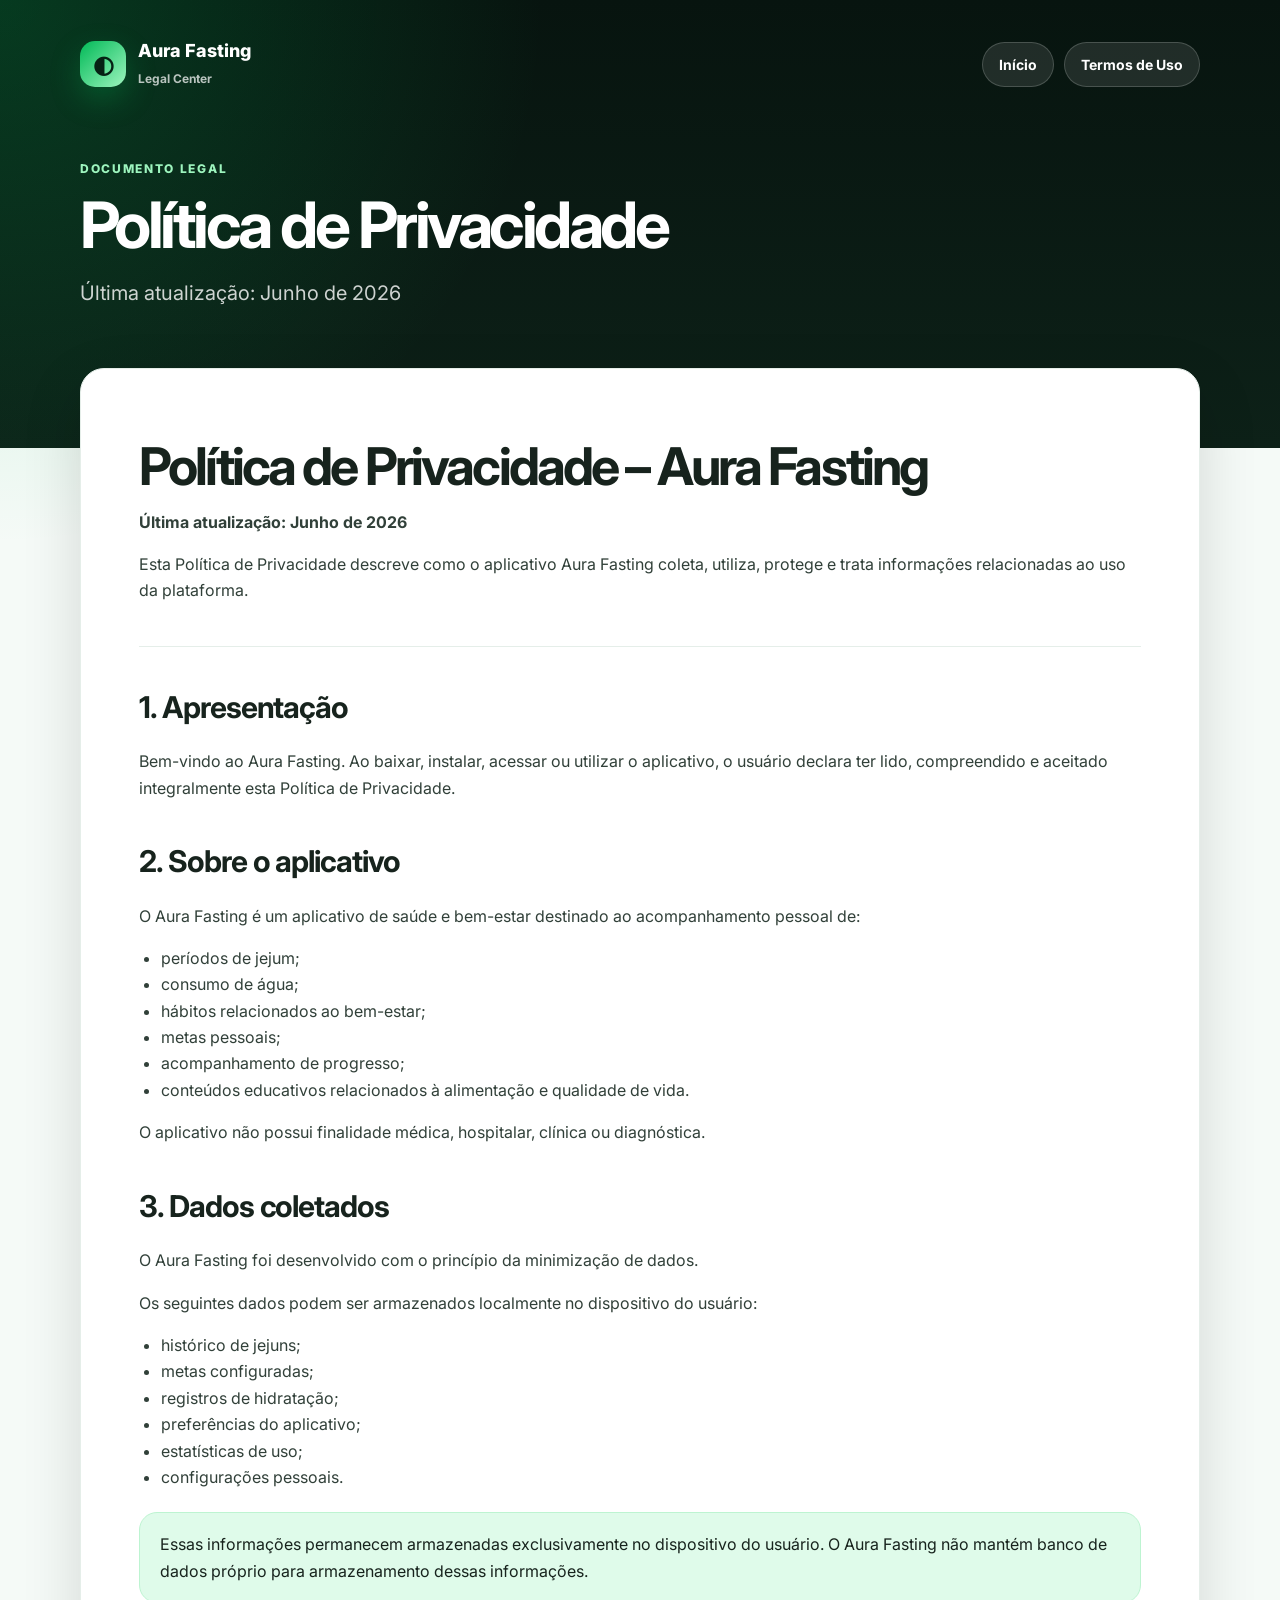
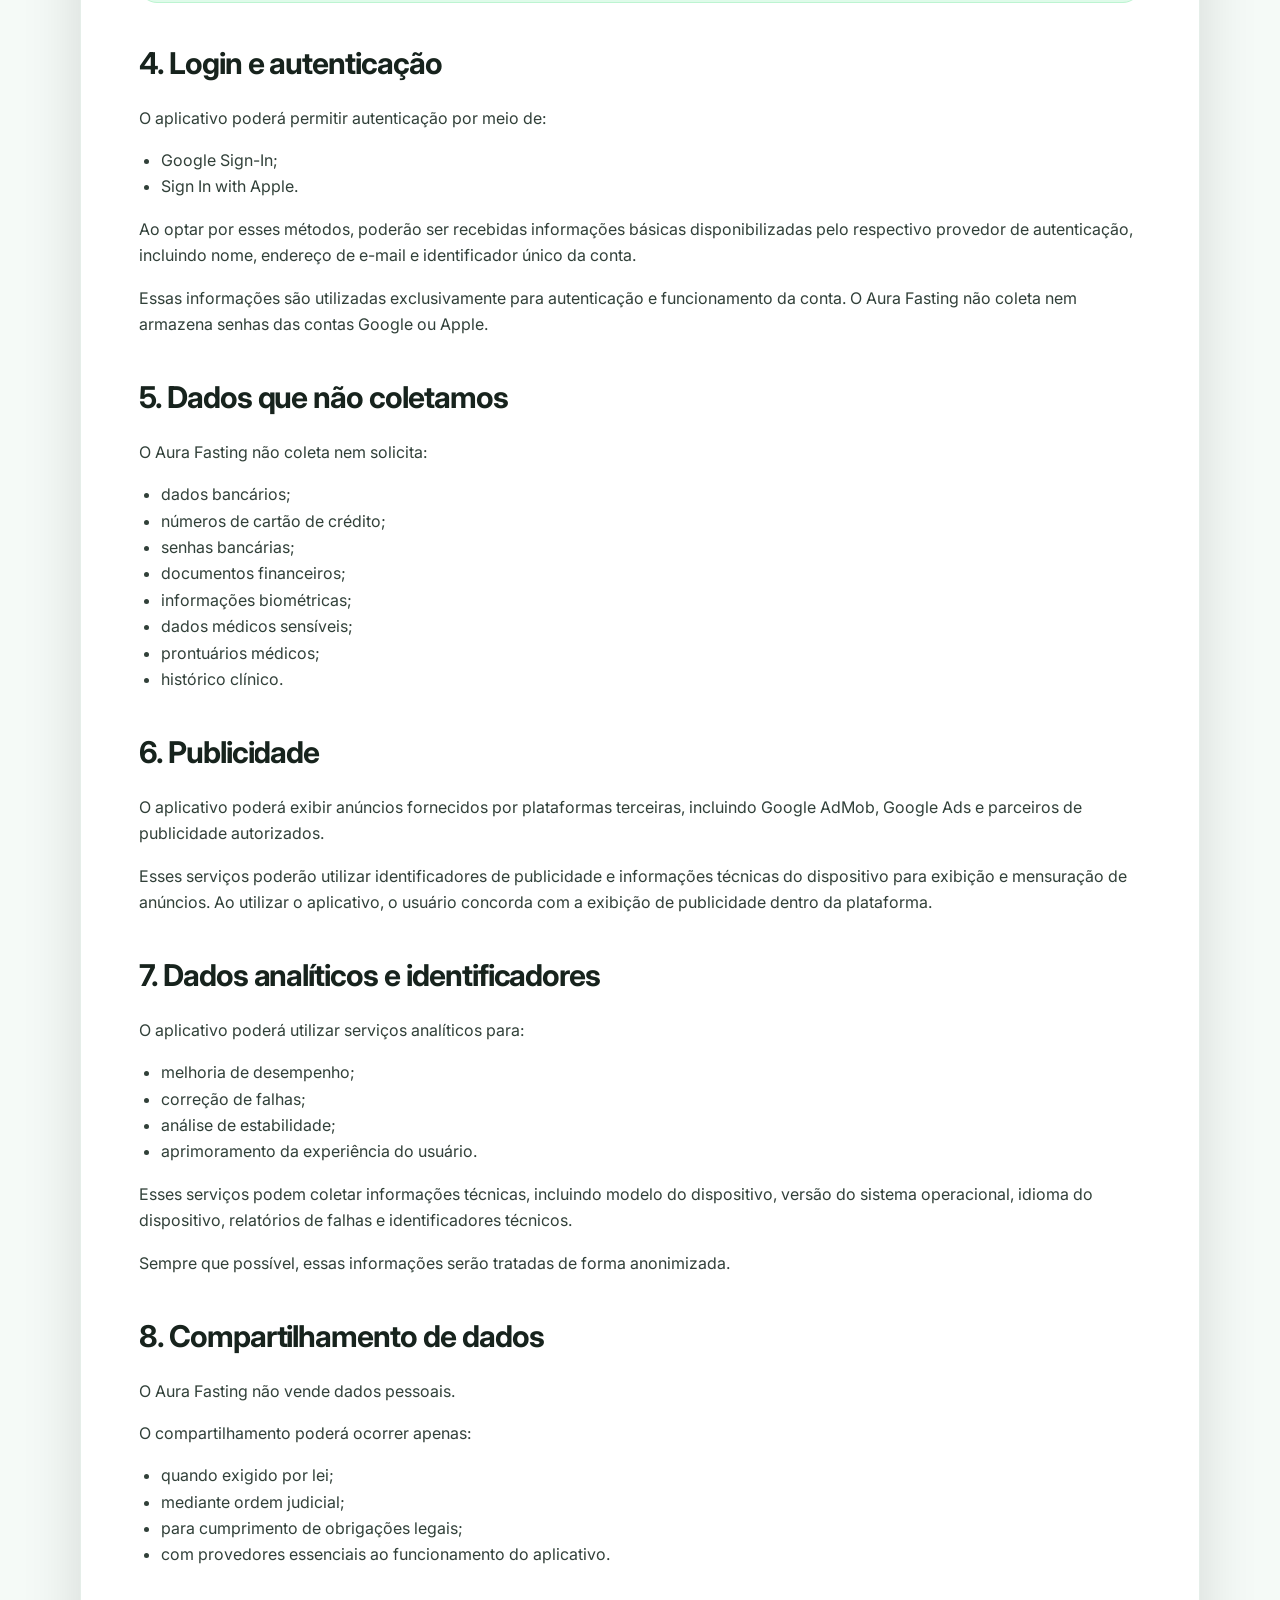
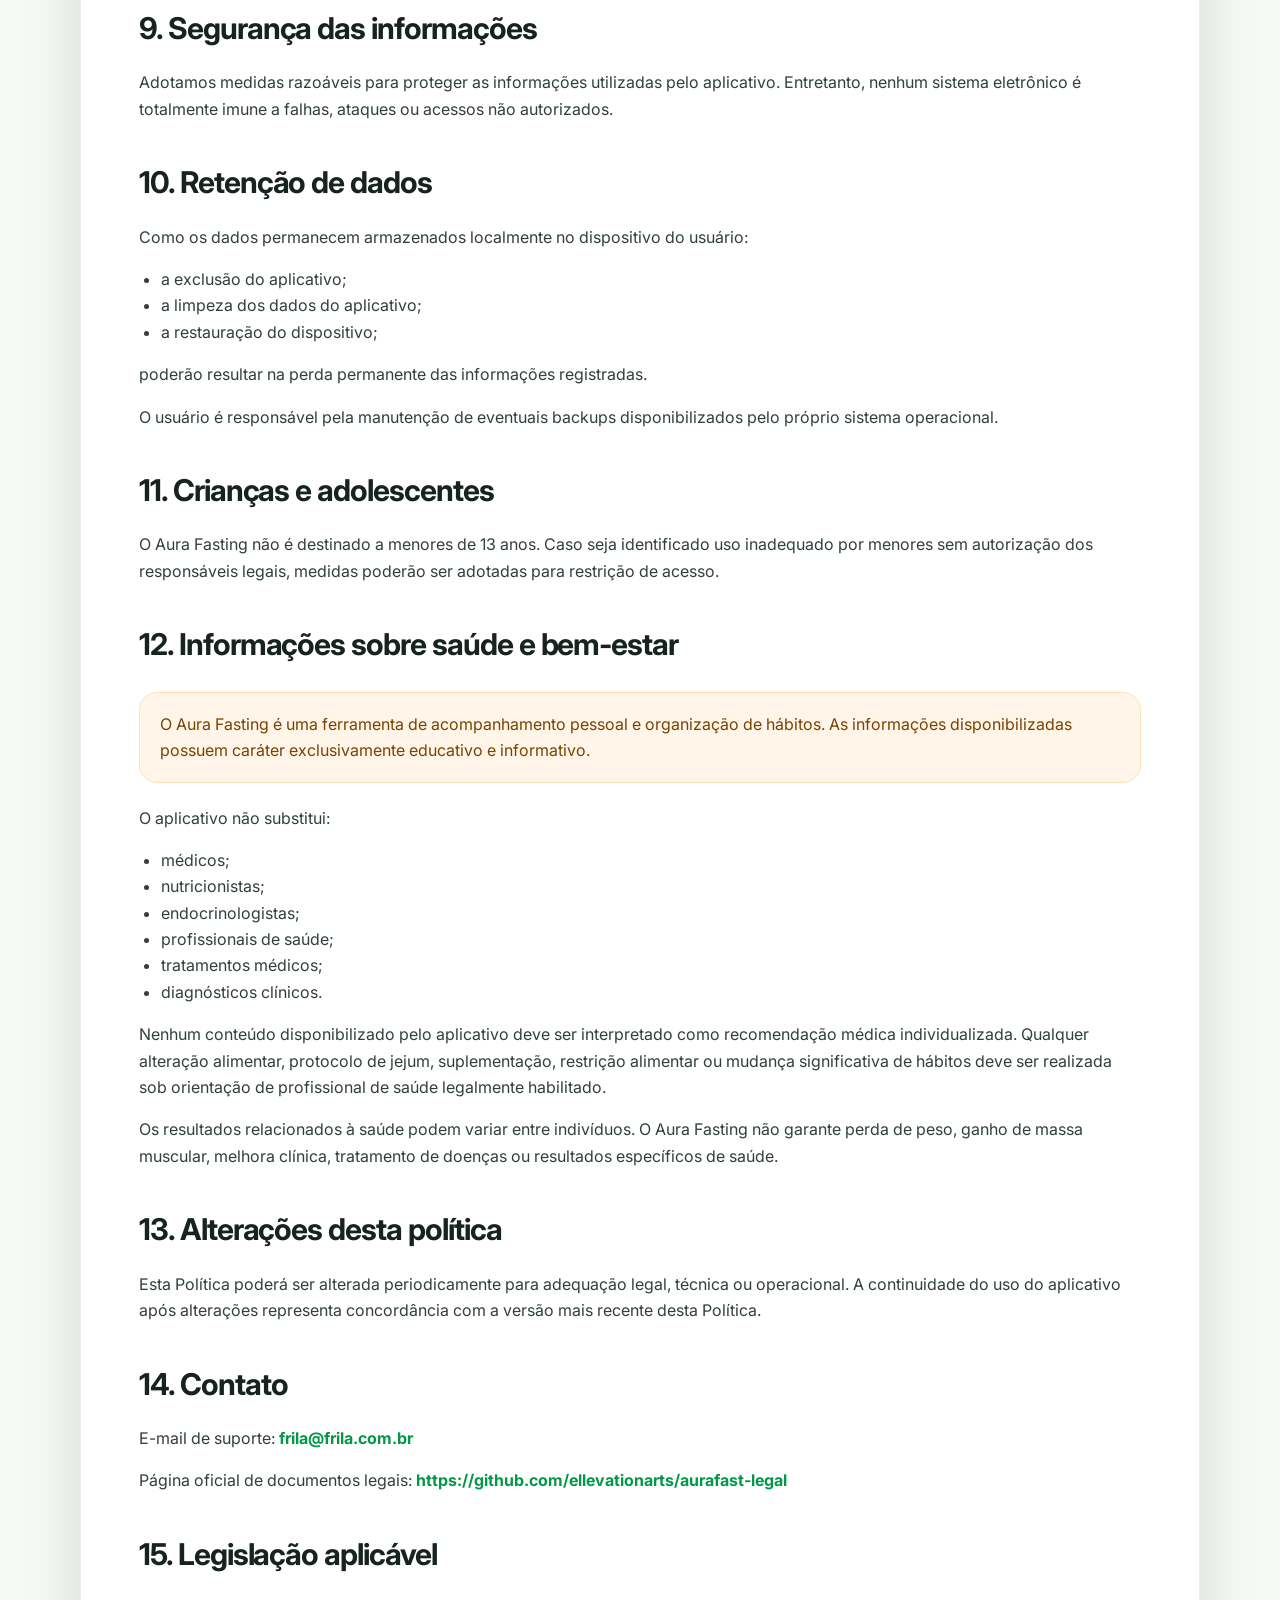
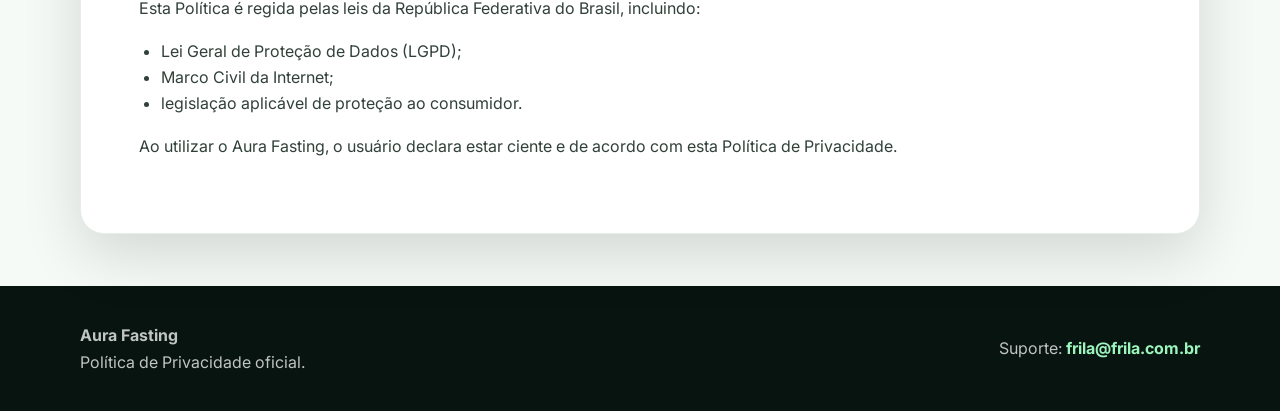
==== privacy-policy.html @ adc5ccc4 "Primeira versão dos documentos legais do Aura Fast" ====
<!doctype html>
<html lang="pt-BR">
<head>
  <meta charset="utf-8">
  <meta name="viewport" content="width=device-width, initial-scale=1">
  <title>Política de Privacidade | Aura Fasting</title>
  <meta name="description" content="Política de Privacidade oficial do aplicativo Aura Fasting.">
  <link rel="preconnect" href="https://fonts.googleapis.com">
  <link rel="preconnect" href="https://fonts.gstatic.com" crossorigin>
  <link href="https://fonts.googleapis.com/css2?family=Inter:wght@400;600;700;800;900&display=swap" rel="stylesheet">
  <link rel="stylesheet" href="styles.css">
</head>
<body>
  <header class="header">
    <div class="container">
      <nav class="navbar" aria-label="Navegação principal">
        <a class="brand" href="index.html" aria-label="Aura Fasting - início">
          <span class="logo" aria-hidden="true">◐</span>
          <span>
            <span class="brand-title">Aura Fasting</span><br>
            <span class="brand-subtitle">Legal Center</span>
          </span>
        </a>
        <div class="nav-actions">
          <a href="index.html">Início</a>
          <a href="terms-of-use.html">Termos de Uso</a>
        </div>
      </nav>
      <section class="hero">
        <div class="eyebrow">Documento legal</div>
        <h1>Política de Privacidade</h1>
        <p>Última atualização: Junho de 2026</p>
      </section>
    </div>
  </header>

  <main class="container">
    <article class="doc">
      <div class="doc-header">
        <h1>Política de Privacidade – Aura Fasting</h1>
        <p class="meta">Última atualização: Junho de 2026</p>
        <p>
          Esta Política de Privacidade descreve como o aplicativo Aura Fasting coleta, utiliza,
          protege e trata informações relacionadas ao uso da plataforma.
        </p>
      </div>

      <h2>1. Apresentação</h2>
      <p>
        Bem-vindo ao Aura Fasting. Ao baixar, instalar, acessar ou utilizar o aplicativo,
        o usuário declara ter lido, compreendido e aceitado integralmente esta Política de Privacidade.
      </p>

      <h2>2. Sobre o aplicativo</h2>
      <p>
        O Aura Fasting é um aplicativo de saúde e bem-estar destinado ao acompanhamento pessoal de:
      </p>
      <ul>
        <li>períodos de jejum;</li>
        <li>consumo de água;</li>
        <li>hábitos relacionados ao bem-estar;</li>
        <li>metas pessoais;</li>
        <li>acompanhamento de progresso;</li>
        <li>conteúdos educativos relacionados à alimentação e qualidade de vida.</li>
      </ul>
      <p>O aplicativo não possui finalidade médica, hospitalar, clínica ou diagnóstica.</p>

      <h2>3. Dados coletados</h2>
      <p>O Aura Fasting foi desenvolvido com o princípio da minimização de dados.</p>
      <p>Os seguintes dados podem ser armazenados localmente no dispositivo do usuário:</p>
      <ul>
        <li>histórico de jejuns;</li>
        <li>metas configuradas;</li>
        <li>registros de hidratação;</li>
        <li>preferências do aplicativo;</li>
        <li>estatísticas de uso;</li>
        <li>configurações pessoais.</li>
      </ul>
      <div class="info">
        Essas informações permanecem armazenadas exclusivamente no dispositivo do usuário.
        O Aura Fasting não mantém banco de dados próprio para armazenamento dessas informações.
      </div>

      <h2>4. Login e autenticação</h2>
      <p>O aplicativo poderá permitir autenticação por meio de:</p>
      <ul>
        <li>Google Sign-In;</li>
        <li>Sign In with Apple.</li>
      </ul>
      <p>
        Ao optar por esses métodos, poderão ser recebidas informações básicas disponibilizadas
        pelo respectivo provedor de autenticação, incluindo nome, endereço de e-mail e identificador único da conta.
      </p>
      <p>
        Essas informações são utilizadas exclusivamente para autenticação e funcionamento da conta.
        O Aura Fasting não coleta nem armazena senhas das contas Google ou Apple.
      </p>

      <h2>5. Dados que não coletamos</h2>
      <p>O Aura Fasting não coleta nem solicita:</p>
      <ul>
        <li>dados bancários;</li>
        <li>números de cartão de crédito;</li>
        <li>senhas bancárias;</li>
        <li>documentos financeiros;</li>
        <li>informações biométricas;</li>
        <li>dados médicos sensíveis;</li>
        <li>prontuários médicos;</li>
        <li>histórico clínico.</li>
      </ul>

      <h2>6. Publicidade</h2>
      <p>
        O aplicativo poderá exibir anúncios fornecidos por plataformas terceiras, incluindo Google AdMob,
        Google Ads e parceiros de publicidade autorizados.
      </p>
      <p>
        Esses serviços poderão utilizar identificadores de publicidade e informações técnicas do dispositivo
        para exibição e mensuração de anúncios. Ao utilizar o aplicativo, o usuário concorda com a exibição
        de publicidade dentro da plataforma.
      </p>

      <h2>7. Dados analíticos e identificadores</h2>
      <p>O aplicativo poderá utilizar serviços analíticos para:</p>
      <ul>
        <li>melhoria de desempenho;</li>
        <li>correção de falhas;</li>
        <li>análise de estabilidade;</li>
        <li>aprimoramento da experiência do usuário.</li>
      </ul>
      <p>
        Esses serviços podem coletar informações técnicas, incluindo modelo do dispositivo, versão do sistema operacional,
        idioma do dispositivo, relatórios de falhas e identificadores técnicos.
      </p>
      <p>Sempre que possível, essas informações serão tratadas de forma anonimizada.</p>

      <h2>8. Compartilhamento de dados</h2>
      <p>O Aura Fasting não vende dados pessoais.</p>
      <p>O compartilhamento poderá ocorrer apenas:</p>
      <ul>
        <li>quando exigido por lei;</li>
        <li>mediante ordem judicial;</li>
        <li>para cumprimento de obrigações legais;</li>
        <li>com provedores essenciais ao funcionamento do aplicativo.</li>
      </ul>

      <h2>9. Segurança das informações</h2>
      <p>
        Adotamos medidas razoáveis para proteger as informações utilizadas pelo aplicativo.
        Entretanto, nenhum sistema eletrônico é totalmente imune a falhas, ataques ou acessos não autorizados.
      </p>

      <h2>10. Retenção de dados</h2>
      <p>Como os dados permanecem armazenados localmente no dispositivo do usuário:</p>
      <ul>
        <li>a exclusão do aplicativo;</li>
        <li>a limpeza dos dados do aplicativo;</li>
        <li>a restauração do dispositivo;</li>
      </ul>
      <p>poderão resultar na perda permanente das informações registradas.</p>
      <p>O usuário é responsável pela manutenção de eventuais backups disponibilizados pelo próprio sistema operacional.</p>

      <h2>11. Crianças e adolescentes</h2>
      <p>
        O Aura Fasting não é destinado a menores de 13 anos.
        Caso seja identificado uso inadequado por menores sem autorização dos responsáveis legais,
        medidas poderão ser adotadas para restrição de acesso.
      </p>

      <h2>12. Informações sobre saúde e bem-estar</h2>
      <div class="notice">
        O Aura Fasting é uma ferramenta de acompanhamento pessoal e organização de hábitos.
        As informações disponibilizadas possuem caráter exclusivamente educativo e informativo.
      </div>
      <p>O aplicativo não substitui:</p>
      <ul>
        <li>médicos;</li>
        <li>nutricionistas;</li>
        <li>endocrinologistas;</li>
        <li>profissionais de saúde;</li>
        <li>tratamentos médicos;</li>
        <li>diagnósticos clínicos.</li>
      </ul>
      <p>
        Nenhum conteúdo disponibilizado pelo aplicativo deve ser interpretado como recomendação médica individualizada.
        Qualquer alteração alimentar, protocolo de jejum, suplementação, restrição alimentar ou mudança significativa
        de hábitos deve ser realizada sob orientação de profissional de saúde legalmente habilitado.
      </p>
      <p>
        Os resultados relacionados à saúde podem variar entre indivíduos. O Aura Fasting não garante perda de peso,
        ganho de massa muscular, melhora clínica, tratamento de doenças ou resultados específicos de saúde.
      </p>

      <h2>13. Alterações desta política</h2>
      <p>
        Esta Política poderá ser alterada periodicamente para adequação legal, técnica ou operacional.
        A continuidade do uso do aplicativo após alterações representa concordância com a versão mais recente desta Política.
      </p>

      <h2>14. Contato</h2>
      <p>
        E-mail de suporte: <a href="mailto:frila@frila.com.br">frila@frila.com.br</a>
      </p>
      <p>
        Página oficial de documentos legais:
        <a href="https://github.com/ellevationarts/aurafast-legal">https://github.com/ellevationarts/aurafast-legal</a>
      </p>

      <h2>15. Legislação aplicável</h2>
      <p>Esta Política é regida pelas leis da República Federativa do Brasil, incluindo:</p>
      <ul>
        <li>Lei Geral de Proteção de Dados (LGPD);</li>
        <li>Marco Civil da Internet;</li>
        <li>legislação aplicável de proteção ao consumidor.</li>
      </ul>
      <p>Ao utilizar o Aura Fasting, o usuário declara estar ciente e de acordo com esta Política de Privacidade.</p>
    </article>
  </main>

  <footer class="footer">
    <div class="container footer-inner">
      <div><strong>Aura Fasting</strong><br>Política de Privacidade oficial.</div>
      <div>Suporte: <a href="mailto:frila@frila.com.br">frila@frila.com.br</a></div>
    </div>
  </footer>
</body>
</html>
---- styles.css ----
/* Aura Fasting Legal Center */
:root {
  --bg: #07140f;
  --bg-soft: #0d2118;
  --card: #ffffff;
  --text: #17231d;
  --muted: #5c6b63;
  --primary: #01b957;
  --primary-dark: #019846;
  --accent: #dffbea;
  --line: #e5eee9;
  --danger-soft: #fff5e8;
  --danger-text: #7a4200;
  --shadow: 0 20px 60px rgba(0, 0, 0, .14);
  --radius: 24px;
}

* {
  box-sizing: border-box;
}

html {
  scroll-behavior: smooth;
}

body {
  margin: 0;
  font-family: Inter, Arial, Helvetica, sans-serif;
  background:
    radial-gradient(circle at top left, rgba(1, 185, 87, .23), transparent 34rem),
    linear-gradient(180deg, #07140f 0%, #0d2118 28rem, #f5faf7 28rem, #f5faf7 100%);
  color: var(--text);
  line-height: 1.65;
}

a {
  color: var(--primary-dark);
  text-decoration: none;
  font-weight: 700;
}

a:hover {
  text-decoration: underline;
}

.container {
  width: min(1120px, calc(100% - 32px));
  margin: 0 auto;
}

.header {
  padding: 24px 0 48px;
  color: #fff;
}

.navbar {
  display: flex;
  align-items: center;
  justify-content: space-between;
  gap: 16px;
  padding: 14px 0;
}

.brand {
  display: flex;
  align-items: center;
  gap: 12px;
  color: #fff;
}

.logo {
  width: 46px;
  height: 46px;
  border-radius: 15px;
  display: grid;
  place-items: center;
  background: linear-gradient(135deg, var(--primary), #9df5be);
  color: #062114;
  font-size: 24px;
  box-shadow: 0 12px 30px rgba(1, 185, 87, .28);
}

.brand-title {
  font-weight: 800;
  font-size: 18px;
  line-height: 1.1;
}

.brand-subtitle {
  font-size: 12px;
  color: rgba(255, 255, 255, .72);
}

.nav-actions {
  display: flex;
  gap: 10px;
  flex-wrap: wrap;
  justify-content: flex-end;
}

.nav-actions a,
.button {
  display: inline-flex;
  align-items: center;
  justify-content: center;
  border-radius: 999px;
  padding: 10px 16px;
  background: rgba(255, 255, 255, .10);
  color: #fff;
  border: 1px solid rgba(255, 255, 255, .18);
  font-weight: 700;
  font-size: 14px;
}

.nav-actions a:hover,
.button:hover {
  background: rgba(255, 255, 255, .16);
  text-decoration: none;
}

.hero {
  padding: 54px 0 34px;
  max-width: 850px;
}

.eyebrow {
  color: #9df5be;
  text-transform: uppercase;
  letter-spacing: .14em;
  font-weight: 800;
  font-size: 12px;
}

h1 {
  color: #fff;
  font-size: clamp(34px, 6vw, 64px);
  line-height: 1;
  letter-spacing: -0.055em;
  margin: 14px 0 18px;
}

.hero p {
  color: rgba(255, 255, 255, .80);
  font-size: clamp(16px, 2vw, 20px);
  max-width: 760px;
}

.hero-actions {
  display: flex;
  gap: 12px;
  flex-wrap: wrap;
  margin-top: 28px;
}

.button.primary {
  background: var(--primary);
  color: #062114;
  border: 0;
}

.button.secondary {
  background: rgba(255, 255, 255, .12);
}

.grid {
  display: grid;
  grid-template-columns: repeat(2, minmax(0, 1fr));
  gap: 22px;
  margin-top: -44px;
  position: relative;
  z-index: 2;
}

.card {
  background: var(--card);
  border: 1px solid var(--line);
  border-radius: var(--radius);
  box-shadow: var(--shadow);
  padding: clamp(22px, 4vw, 36px);
}

.card h2 {
  margin-top: 0;
  font-size: 26px;
  letter-spacing: -0.035em;
}

.card p {
  color: var(--muted);
}

.doc {
  background: var(--card);
  border-radius: var(--radius);
  box-shadow: var(--shadow);
  border: 1px solid var(--line);
  padding: clamp(22px, 5vw, 58px);
  margin: -44px auto 48px;
  position: relative;
  z-index: 2;
}

.doc-header {
  border-bottom: 1px solid var(--line);
  padding-bottom: 26px;
  margin-bottom: 26px;
}

.doc h1 {
  color: var(--text);
  font-size: clamp(32px, 5vw, 52px);
  margin-bottom: 12px;
}

.doc h2 {
  font-size: clamp(22px, 3vw, 30px);
  margin-top: 36px;
  margin-bottom: 12px;
  letter-spacing: -0.035em;
}

.doc h3 {
  font-size: 20px;
}

.doc p,
.doc li {
  color: #314039;
}

.doc ul {
  padding-left: 22px;
}

.notice {
  border-radius: 18px;
  padding: 18px 20px;
  background: var(--danger-soft);
  color: var(--danger-text);
  border: 1px solid #ffe1b3;
  margin: 22px 0;
}

.info {
  border-radius: 18px;
  padding: 18px 20px;
  background: var(--accent);
  border: 1px solid #bdf4d1;
  margin: 22px 0;
}

.meta {
  color: var(--muted);
  font-weight: 700;
}

.footer {
  margin-top: 52px;
  padding: 36px 0;
  color: rgba(255, 255, 255, .75);
  background: var(--bg);
}

.footer-inner {
  display: flex;
  justify-content: space-between;
  gap: 20px;
  align-items: center;
  flex-wrap: wrap;
}

.footer a {
  color: #9df5be;
}

.badge {
  display: inline-flex;
  border-radius: 999px;
  background: var(--accent);
  color: #07572b;
  padding: 6px 12px;
  font-weight: 800;
  font-size: 12px;
}

@media (max-width: 780px) {
  .navbar {
    align-items: flex-start;
    flex-direction: column;
  }

  .nav-actions {
    justify-content: flex-start;
  }

  .grid {
    grid-template-columns: 1fr;
  }

  .hero {
    padding-top: 34px;
  }

  .doc {
    margin-top: -30px;
  }
}
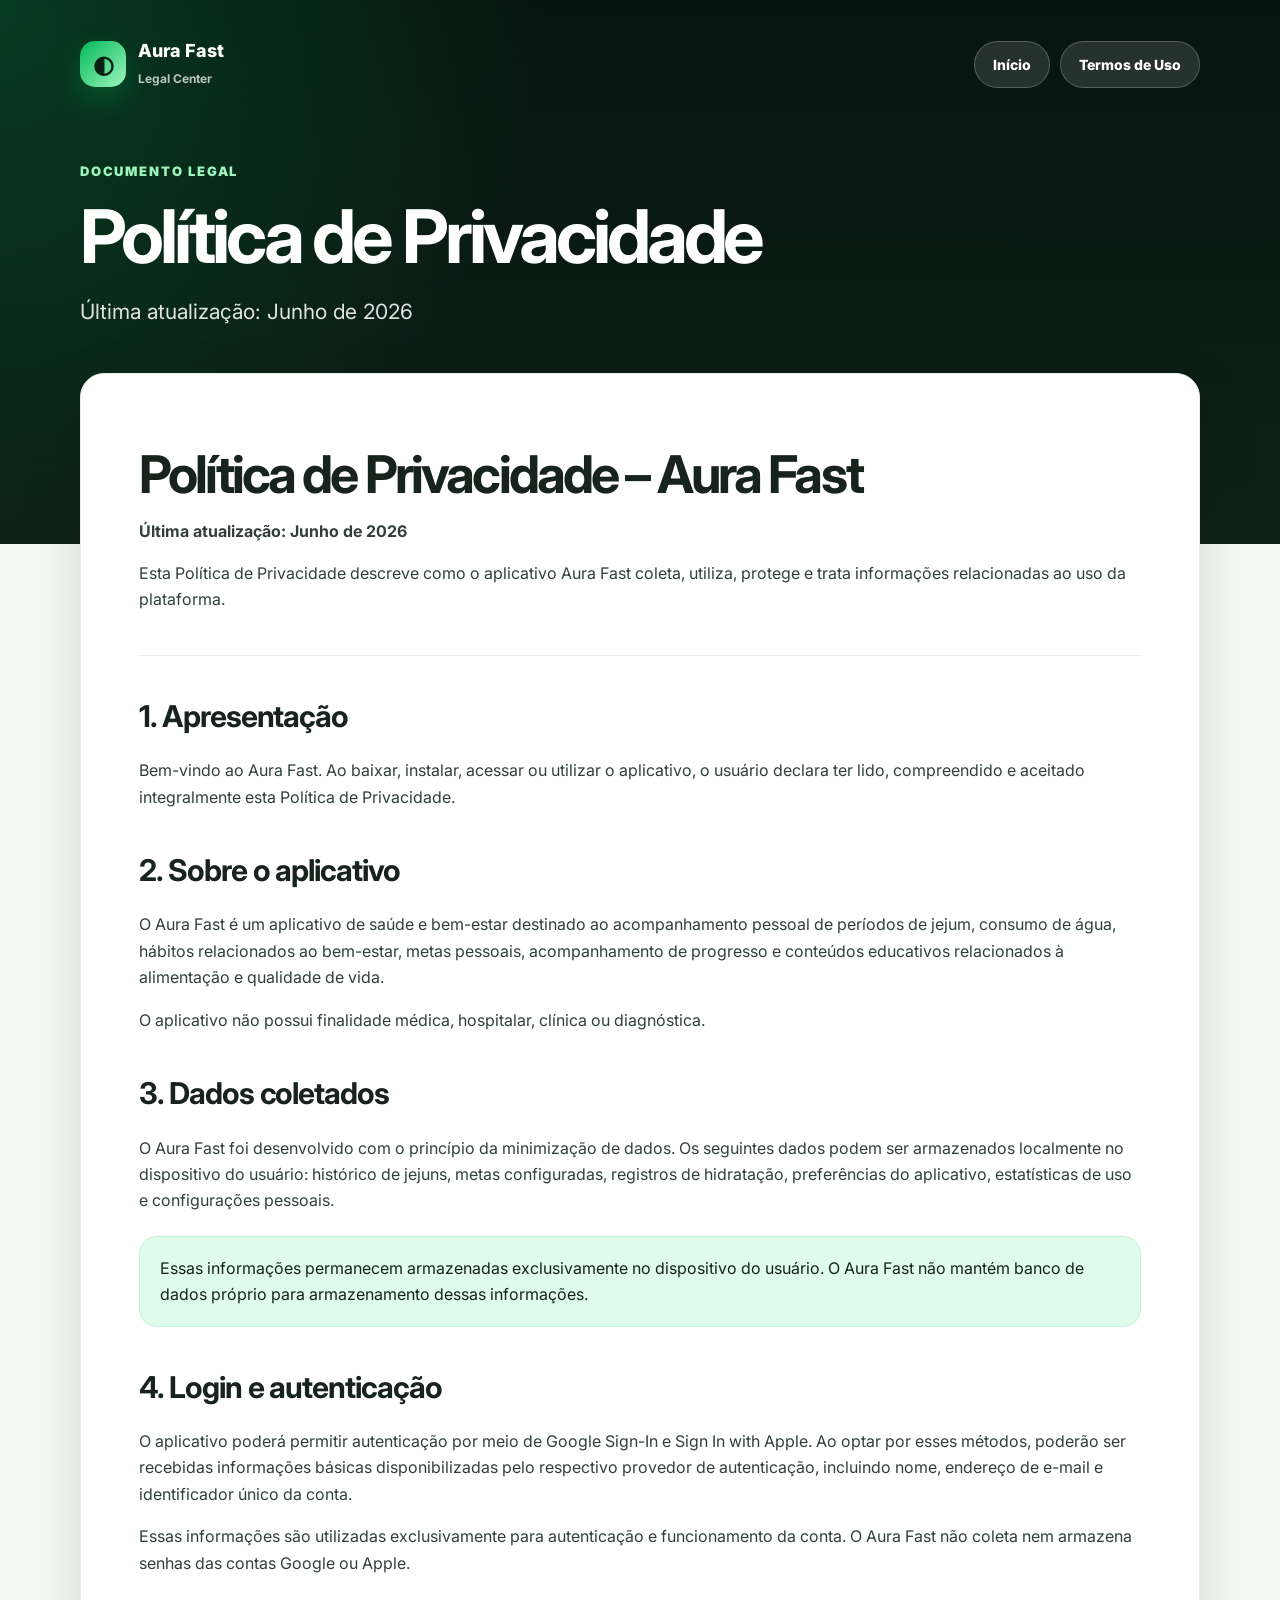
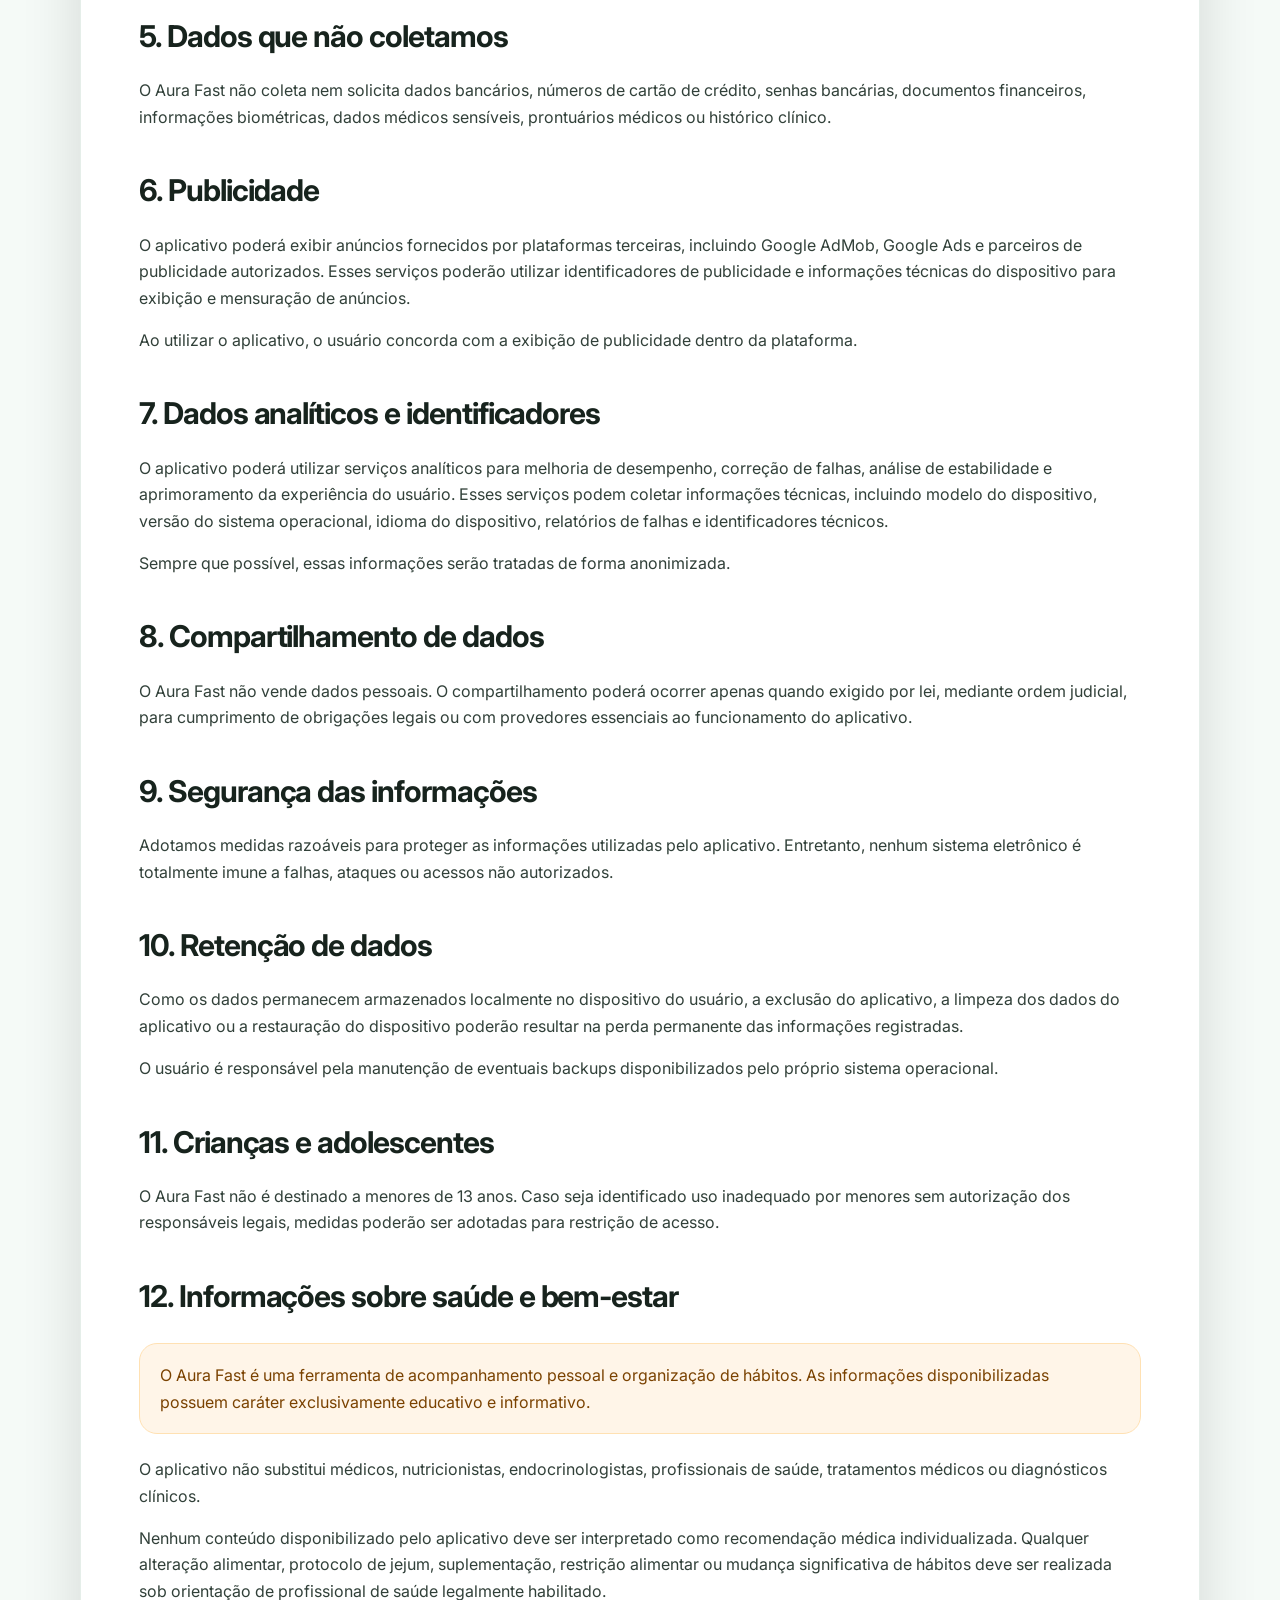
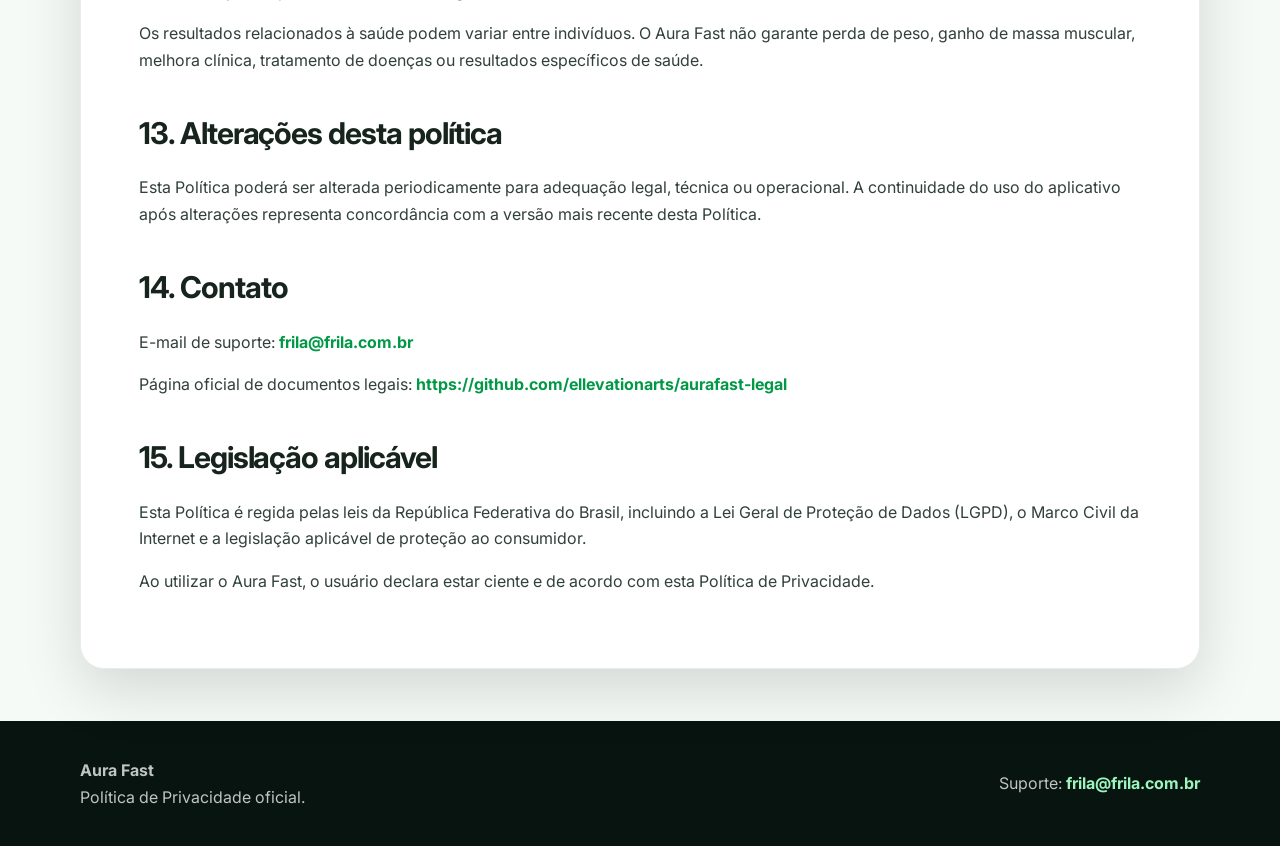
==== commit b7df855c: "Correção e alteração Correção visual e alteração de Aura Fasting para Aura Fast" ====
--- a/privacy-policy.html
+++ b/privacy-policy.html
@@ -1,227 +1,16 @@
-<!doctype html>
-<html lang="pt-BR">
-<head>
-  <meta charset="utf-8">
-  <meta name="viewport" content="width=device-width, initial-scale=1">
-  <title>Política de Privacidade | Aura Fasting</title>
-  <meta name="description" content="Política de Privacidade oficial do aplicativo Aura Fasting.">
-  <link rel="preconnect" href="https://fonts.googleapis.com">
-  <link rel="preconnect" href="https://fonts.gstatic.com" crossorigin>
-  <link href="https://fonts.googleapis.com/css2?family=Inter:wght@400;600;700;800;900&display=swap" rel="stylesheet">
-  <link rel="stylesheet" href="styles.css">
-</head>
-<body>
-  <header class="header">
-    <div class="container">
-      <nav class="navbar" aria-label="Navegação principal">
-        <a class="brand" href="index.html" aria-label="Aura Fasting - início">
-          <span class="logo" aria-hidden="true">◐</span>
-          <span>
-            <span class="brand-title">Aura Fasting</span><br>
-            <span class="brand-subtitle">Legal Center</span>
-          </span>
-        </a>
-        <div class="nav-actions">
-          <a href="index.html">Início</a>
-          <a href="terms-of-use.html">Termos de Uso</a>
-        </div>
-      </nav>
-      <section class="hero">
-        <div class="eyebrow">Documento legal</div>
-        <h1>Política de Privacidade</h1>
-        <p>Última atualização: Junho de 2026</p>
-      </section>
-    </div>
-  </header>
-
-  <main class="container">
-    <article class="doc">
-      <div class="doc-header">
-        <h1>Política de Privacidade – Aura Fasting</h1>
-        <p class="meta">Última atualização: Junho de 2026</p>
-        <p>
-          Esta Política de Privacidade descreve como o aplicativo Aura Fasting coleta, utiliza,
-          protege e trata informações relacionadas ao uso da plataforma.
-        </p>
-      </div>
-
-      <h2>1. Apresentação</h2>
-      <p>
-        Bem-vindo ao Aura Fasting. Ao baixar, instalar, acessar ou utilizar o aplicativo,
-        o usuário declara ter lido, compreendido e aceitado integralmente esta Política de Privacidade.
-      </p>
-
-      <h2>2. Sobre o aplicativo</h2>
-      <p>
-        O Aura Fasting é um aplicativo de saúde e bem-estar destinado ao acompanhamento pessoal de:
-      </p>
-      <ul>
-        <li>períodos de jejum;</li>
-        <li>consumo de água;</li>
-        <li>hábitos relacionados ao bem-estar;</li>
-        <li>metas pessoais;</li>
-        <li>acompanhamento de progresso;</li>
-        <li>conteúdos educativos relacionados à alimentação e qualidade de vida.</li>
-      </ul>
-      <p>O aplicativo não possui finalidade médica, hospitalar, clínica ou diagnóstica.</p>
-
-      <h2>3. Dados coletados</h2>
-      <p>O Aura Fasting foi desenvolvido com o princípio da minimização de dados.</p>
-      <p>Os seguintes dados podem ser armazenados localmente no dispositivo do usuário:</p>
-      <ul>
-        <li>histórico de jejuns;</li>
-        <li>metas configuradas;</li>
-        <li>registros de hidratação;</li>
-        <li>preferências do aplicativo;</li>
-        <li>estatísticas de uso;</li>
-        <li>configurações pessoais.</li>
-      </ul>
-      <div class="info">
-        Essas informações permanecem armazenadas exclusivamente no dispositivo do usuário.
-        O Aura Fasting não mantém banco de dados próprio para armazenamento dessas informações.
-      </div>
-
-      <h2>4. Login e autenticação</h2>
-      <p>O aplicativo poderá permitir autenticação por meio de:</p>
-      <ul>
-        <li>Google Sign-In;</li>
-        <li>Sign In with Apple.</li>
-      </ul>
-      <p>
-        Ao optar por esses métodos, poderão ser recebidas informações básicas disponibilizadas
-        pelo respectivo provedor de autenticação, incluindo nome, endereço de e-mail e identificador único da conta.
-      </p>
-      <p>
-        Essas informações são utilizadas exclusivamente para autenticação e funcionamento da conta.
-        O Aura Fasting não coleta nem armazena senhas das contas Google ou Apple.
-      </p>
-
-      <h2>5. Dados que não coletamos</h2>
-      <p>O Aura Fasting não coleta nem solicita:</p>
-      <ul>
-        <li>dados bancários;</li>
-        <li>números de cartão de crédito;</li>
-        <li>senhas bancárias;</li>
-        <li>documentos financeiros;</li>
-        <li>informações biométricas;</li>
-        <li>dados médicos sensíveis;</li>
-        <li>prontuários médicos;</li>
-        <li>histórico clínico.</li>
-      </ul>
-
-      <h2>6. Publicidade</h2>
-      <p>
-        O aplicativo poderá exibir anúncios fornecidos por plataformas terceiras, incluindo Google AdMob,
-        Google Ads e parceiros de publicidade autorizados.
-      </p>
-      <p>
-        Esses serviços poderão utilizar identificadores de publicidade e informações técnicas do dispositivo
-        para exibição e mensuração de anúncios. Ao utilizar o aplicativo, o usuário concorda com a exibição
-        de publicidade dentro da plataforma.
-      </p>
-
-      <h2>7. Dados analíticos e identificadores</h2>
-      <p>O aplicativo poderá utilizar serviços analíticos para:</p>
-      <ul>
-        <li>melhoria de desempenho;</li>
-        <li>correção de falhas;</li>
-        <li>análise de estabilidade;</li>
-        <li>aprimoramento da experiência do usuário.</li>
-      </ul>
-      <p>
-        Esses serviços podem coletar informações técnicas, incluindo modelo do dispositivo, versão do sistema operacional,
-        idioma do dispositivo, relatórios de falhas e identificadores técnicos.
-      </p>
-      <p>Sempre que possível, essas informações serão tratadas de forma anonimizada.</p>
-
-      <h2>8. Compartilhamento de dados</h2>
-      <p>O Aura Fasting não vende dados pessoais.</p>
-      <p>O compartilhamento poderá ocorrer apenas:</p>
-      <ul>
-        <li>quando exigido por lei;</li>
-        <li>mediante ordem judicial;</li>
-        <li>para cumprimento de obrigações legais;</li>
-        <li>com provedores essenciais ao funcionamento do aplicativo.</li>
-      </ul>
-
-      <h2>9. Segurança das informações</h2>
-      <p>
-        Adotamos medidas razoáveis para proteger as informações utilizadas pelo aplicativo.
-        Entretanto, nenhum sistema eletrônico é totalmente imune a falhas, ataques ou acessos não autorizados.
-      </p>
-
-      <h2>10. Retenção de dados</h2>
-      <p>Como os dados permanecem armazenados localmente no dispositivo do usuário:</p>
-      <ul>
-        <li>a exclusão do aplicativo;</li>
-        <li>a limpeza dos dados do aplicativo;</li>
-        <li>a restauração do dispositivo;</li>
-      </ul>
-      <p>poderão resultar na perda permanente das informações registradas.</p>
-      <p>O usuário é responsável pela manutenção de eventuais backups disponibilizados pelo próprio sistema operacional.</p>
-
-      <h2>11. Crianças e adolescentes</h2>
-      <p>
-        O Aura Fasting não é destinado a menores de 13 anos.
-        Caso seja identificado uso inadequado por menores sem autorização dos responsáveis legais,
-        medidas poderão ser adotadas para restrição de acesso.
-      </p>
-
-      <h2>12. Informações sobre saúde e bem-estar</h2>
-      <div class="notice">
-        O Aura Fasting é uma ferramenta de acompanhamento pessoal e organização de hábitos.
-        As informações disponibilizadas possuem caráter exclusivamente educativo e informativo.
-      </div>
-      <p>O aplicativo não substitui:</p>
-      <ul>
-        <li>médicos;</li>
-        <li>nutricionistas;</li>
-        <li>endocrinologistas;</li>
-        <li>profissionais de saúde;</li>
-        <li>tratamentos médicos;</li>
-        <li>diagnósticos clínicos.</li>
-      </ul>
-      <p>
-        Nenhum conteúdo disponibilizado pelo aplicativo deve ser interpretado como recomendação médica individualizada.
-        Qualquer alteração alimentar, protocolo de jejum, suplementação, restrição alimentar ou mudança significativa
-        de hábitos deve ser realizada sob orientação de profissional de saúde legalmente habilitado.
-      </p>
-      <p>
-        Os resultados relacionados à saúde podem variar entre indivíduos. O Aura Fasting não garante perda de peso,
-        ganho de massa muscular, melhora clínica, tratamento de doenças ou resultados específicos de saúde.
-      </p>
-
-      <h2>13. Alterações desta política</h2>
-      <p>
-        Esta Política poderá ser alterada periodicamente para adequação legal, técnica ou operacional.
-        A continuidade do uso do aplicativo após alterações representa concordância com a versão mais recente desta Política.
-      </p>
-
-      <h2>14. Contato</h2>
-      <p>
-        E-mail de suporte: <a href="mailto:frila@frila.com.br">frila@frila.com.br</a>
-      </p>
-      <p>
-        Página oficial de documentos legais:
-        <a href="https://github.com/ellevationarts/aurafast-legal">https://github.com/ellevationarts/aurafast-legal</a>
-      </p>
-
-      <h2>15. Legislação aplicável</h2>
-      <p>Esta Política é regida pelas leis da República Federativa do Brasil, incluindo:</p>
-      <ul>
-        <li>Lei Geral de Proteção de Dados (LGPD);</li>
-        <li>Marco Civil da Internet;</li>
-        <li>legislação aplicável de proteção ao consumidor.</li>
-      </ul>
-      <p>Ao utilizar o Aura Fasting, o usuário declara estar ciente e de acordo com esta Política de Privacidade.</p>
-    </article>
-  </main>
-
-  <footer class="footer">
-    <div class="container footer-inner">
-      <div><strong>Aura Fasting</strong><br>Política de Privacidade oficial.</div>
-      <div>Suporte: <a href="mailto:frila@frila.com.br">frila@frila.com.br</a></div>
-    </div>
-  </footer>
-</body>
-</html>
+<!doctype html><html lang="pt-BR"><head><meta charset="utf-8"><meta name="viewport" content="width=device-width, initial-scale=1"><title>Política de Privacidade | Aura Fast</title><meta name="description" content="Política de Privacidade oficial do aplicativo Aura Fast."><link rel="preconnect" href="https://fonts.googleapis.com"><link rel="preconnect" href="https://fonts.gstatic.com" crossorigin><link href="https://fonts.googleapis.com/css2?family=Inter:wght@400;600;700;800;900&display=swap" rel="stylesheet"><link rel="stylesheet" href="styles.css"></head><body><header class="header"><div class="container"><nav class="navbar" aria-label="Navegação principal"><a class="brand" href="index.html" aria-label="Aura Fast - início"><span class="logo" aria-hidden="true">◐</span><span><span class="brand-title">Aura Fast</span><br><span class="brand-subtitle">Legal Center</span></span></a><div class="nav-actions"><a href="index.html">Início</a><a href="terms-of-use.html">Termos de Uso</a></div></nav><section class="hero"><div class="eyebrow">Documento legal</div><h1>Política de Privacidade</h1><p>Última atualização: Junho de 2026</p></section></div></header><main class="container"><article class="doc"><div class="doc-header"><h1>Política de Privacidade – Aura Fast</h1><p class="meta">Última atualização: Junho de 2026</p><p>Esta Política de Privacidade descreve como o aplicativo Aura Fast coleta, utiliza, protege e trata informações relacionadas ao uso da plataforma.</p></div>
+<h2>1. Apresentação</h2><p>Bem-vindo ao Aura Fast. Ao baixar, instalar, acessar ou utilizar o aplicativo, o usuário declara ter lido, compreendido e aceitado integralmente esta Política de Privacidade.</p>
+<h2>2. Sobre o aplicativo</h2><p>O Aura Fast é um aplicativo de saúde e bem-estar destinado ao acompanhamento pessoal de períodos de jejum, consumo de água, hábitos relacionados ao bem-estar, metas pessoais, acompanhamento de progresso e conteúdos educativos relacionados à alimentação e qualidade de vida.</p><p>O aplicativo não possui finalidade médica, hospitalar, clínica ou diagnóstica.</p>
+<h2>3. Dados coletados</h2><p>O Aura Fast foi desenvolvido com o princípio da minimização de dados. Os seguintes dados podem ser armazenados localmente no dispositivo do usuário: histórico de jejuns, metas configuradas, registros de hidratação, preferências do aplicativo, estatísticas de uso e configurações pessoais.</p><div class="info">Essas informações permanecem armazenadas exclusivamente no dispositivo do usuário. O Aura Fast não mantém banco de dados próprio para armazenamento dessas informações.</div>
+<h2>4. Login e autenticação</h2><p>O aplicativo poderá permitir autenticação por meio de Google Sign-In e Sign In with Apple. Ao optar por esses métodos, poderão ser recebidas informações básicas disponibilizadas pelo respectivo provedor de autenticação, incluindo nome, endereço de e-mail e identificador único da conta.</p><p>Essas informações são utilizadas exclusivamente para autenticação e funcionamento da conta. O Aura Fast não coleta nem armazena senhas das contas Google ou Apple.</p>
+<h2>5. Dados que não coletamos</h2><p>O Aura Fast não coleta nem solicita dados bancários, números de cartão de crédito, senhas bancárias, documentos financeiros, informações biométricas, dados médicos sensíveis, prontuários médicos ou histórico clínico.</p>
+<h2>6. Publicidade</h2><p>O aplicativo poderá exibir anúncios fornecidos por plataformas terceiras, incluindo Google AdMob, Google Ads e parceiros de publicidade autorizados. Esses serviços poderão utilizar identificadores de publicidade e informações técnicas do dispositivo para exibição e mensuração de anúncios.</p><p>Ao utilizar o aplicativo, o usuário concorda com a exibição de publicidade dentro da plataforma.</p>
+<h2>7. Dados analíticos e identificadores</h2><p>O aplicativo poderá utilizar serviços analíticos para melhoria de desempenho, correção de falhas, análise de estabilidade e aprimoramento da experiência do usuário. Esses serviços podem coletar informações técnicas, incluindo modelo do dispositivo, versão do sistema operacional, idioma do dispositivo, relatórios de falhas e identificadores técnicos.</p><p>Sempre que possível, essas informações serão tratadas de forma anonimizada.</p>
+<h2>8. Compartilhamento de dados</h2><p>O Aura Fast não vende dados pessoais. O compartilhamento poderá ocorrer apenas quando exigido por lei, mediante ordem judicial, para cumprimento de obrigações legais ou com provedores essenciais ao funcionamento do aplicativo.</p>
+<h2>9. Segurança das informações</h2><p>Adotamos medidas razoáveis para proteger as informações utilizadas pelo aplicativo. Entretanto, nenhum sistema eletrônico é totalmente imune a falhas, ataques ou acessos não autorizados.</p>
+<h2>10. Retenção de dados</h2><p>Como os dados permanecem armazenados localmente no dispositivo do usuário, a exclusão do aplicativo, a limpeza dos dados do aplicativo ou a restauração do dispositivo poderão resultar na perda permanente das informações registradas.</p><p>O usuário é responsável pela manutenção de eventuais backups disponibilizados pelo próprio sistema operacional.</p>
+<h2>11. Crianças e adolescentes</h2><p>O Aura Fast não é destinado a menores de 13 anos. Caso seja identificado uso inadequado por menores sem autorização dos responsáveis legais, medidas poderão ser adotadas para restrição de acesso.</p>
+<h2>12. Informações sobre saúde e bem-estar</h2><div class="notice">O Aura Fast é uma ferramenta de acompanhamento pessoal e organização de hábitos. As informações disponibilizadas possuem caráter exclusivamente educativo e informativo.</div><p>O aplicativo não substitui médicos, nutricionistas, endocrinologistas, profissionais de saúde, tratamentos médicos ou diagnósticos clínicos.</p><p>Nenhum conteúdo disponibilizado pelo aplicativo deve ser interpretado como recomendação médica individualizada. Qualquer alteração alimentar, protocolo de jejum, suplementação, restrição alimentar ou mudança significativa de hábitos deve ser realizada sob orientação de profissional de saúde legalmente habilitado.</p><p>Os resultados relacionados à saúde podem variar entre indivíduos. O Aura Fast não garante perda de peso, ganho de massa muscular, melhora clínica, tratamento de doenças ou resultados específicos de saúde.</p>
+<h2>13. Alterações desta política</h2><p>Esta Política poderá ser alterada periodicamente para adequação legal, técnica ou operacional. A continuidade do uso do aplicativo após alterações representa concordância com a versão mais recente desta Política.</p>
+<h2>14. Contato</h2><p>E-mail de suporte: <a href="mailto:frila@frila.com.br">frila@frila.com.br</a></p><p>Página oficial de documentos legais: <a href="https://github.com/ellevationarts/aurafast-legal">https://github.com/ellevationarts/aurafast-legal</a></p>
+<h2>15. Legislação aplicável</h2><p>Esta Política é regida pelas leis da República Federativa do Brasil, incluindo a Lei Geral de Proteção de Dados (LGPD), o Marco Civil da Internet e a legislação aplicável de proteção ao consumidor.</p><p>Ao utilizar o Aura Fast, o usuário declara estar ciente e de acordo com esta Política de Privacidade.</p></article></main><footer class="footer"><div class="container footer-inner"><div><strong>Aura Fast</strong><br>Política de Privacidade oficial.</div><div>Suporte: <a href="mailto:frila@frila.com.br">frila@frila.com.br</a></div></div></footer></body></html>
--- a/styles.css
+++ b/styles.css
@@ -1,307 +1,2 @@
-/* Aura Fasting Legal Center */
-:root {
-  --bg: #07140f;
-  --bg-soft: #0d2118;
-  --card: #ffffff;
-  --text: #17231d;
-  --muted: #5c6b63;
-  --primary: #01b957;
-  --primary-dark: #019846;
-  --accent: #dffbea;
-  --line: #e5eee9;
-  --danger-soft: #fff5e8;
-  --danger-text: #7a4200;
-  --shadow: 0 20px 60px rgba(0, 0, 0, .14);
-  --radius: 24px;
-}
-
-* {
-  box-sizing: border-box;
-}
-
-html {
-  scroll-behavior: smooth;
-}
-
-body {
-  margin: 0;
-  font-family: Inter, Arial, Helvetica, sans-serif;
-  background:
-    radial-gradient(circle at top left, rgba(1, 185, 87, .23), transparent 34rem),
-    linear-gradient(180deg, #07140f 0%, #0d2118 28rem, #f5faf7 28rem, #f5faf7 100%);
-  color: var(--text);
-  line-height: 1.65;
-}
-
-a {
-  color: var(--primary-dark);
-  text-decoration: none;
-  font-weight: 700;
-}
-
-a:hover {
-  text-decoration: underline;
-}
-
-.container {
-  width: min(1120px, calc(100% - 32px));
-  margin: 0 auto;
-}
-
-.header {
-  padding: 24px 0 48px;
-  color: #fff;
-}
-
-.navbar {
-  display: flex;
-  align-items: center;
-  justify-content: space-between;
-  gap: 16px;
-  padding: 14px 0;
-}
-
-.brand {
-  display: flex;
-  align-items: center;
-  gap: 12px;
-  color: #fff;
-}
-
-.logo {
-  width: 46px;
-  height: 46px;
-  border-radius: 15px;
-  display: grid;
-  place-items: center;
-  background: linear-gradient(135deg, var(--primary), #9df5be);
-  color: #062114;
-  font-size: 24px;
-  box-shadow: 0 12px 30px rgba(1, 185, 87, .28);
-}
-
-.brand-title {
-  font-weight: 800;
-  font-size: 18px;
-  line-height: 1.1;
-}
-
-.brand-subtitle {
-  font-size: 12px;
-  color: rgba(255, 255, 255, .72);
-}
-
-.nav-actions {
-  display: flex;
-  gap: 10px;
-  flex-wrap: wrap;
-  justify-content: flex-end;
-}
-
-.nav-actions a,
-.button {
-  display: inline-flex;
-  align-items: center;
-  justify-content: center;
-  border-radius: 999px;
-  padding: 10px 16px;
-  background: rgba(255, 255, 255, .10);
-  color: #fff;
-  border: 1px solid rgba(255, 255, 255, .18);
-  font-weight: 700;
-  font-size: 14px;
-}
-
-.nav-actions a:hover,
-.button:hover {
-  background: rgba(255, 255, 255, .16);
-  text-decoration: none;
-}
-
-.hero {
-  padding: 54px 0 34px;
-  max-width: 850px;
-}
-
-.eyebrow {
-  color: #9df5be;
-  text-transform: uppercase;
-  letter-spacing: .14em;
-  font-weight: 800;
-  font-size: 12px;
-}
-
-h1 {
-  color: #fff;
-  font-size: clamp(34px, 6vw, 64px);
-  line-height: 1;
-  letter-spacing: -0.055em;
-  margin: 14px 0 18px;
-}
-
-.hero p {
-  color: rgba(255, 255, 255, .80);
-  font-size: clamp(16px, 2vw, 20px);
-  max-width: 760px;
-}
-
-.hero-actions {
-  display: flex;
-  gap: 12px;
-  flex-wrap: wrap;
-  margin-top: 28px;
-}
-
-.button.primary {
-  background: var(--primary);
-  color: #062114;
-  border: 0;
-}
-
-.button.secondary {
-  background: rgba(255, 255, 255, .12);
-}
-
-.grid {
-  display: grid;
-  grid-template-columns: repeat(2, minmax(0, 1fr));
-  gap: 22px;
-  margin-top: -44px;
-  position: relative;
-  z-index: 2;
-}
-
-.card {
-  background: var(--card);
-  border: 1px solid var(--line);
-  border-radius: var(--radius);
-  box-shadow: var(--shadow);
-  padding: clamp(22px, 4vw, 36px);
-}
-
-.card h2 {
-  margin-top: 0;
-  font-size: 26px;
-  letter-spacing: -0.035em;
-}
-
-.card p {
-  color: var(--muted);
-}
-
-.doc {
-  background: var(--card);
-  border-radius: var(--radius);
-  box-shadow: var(--shadow);
-  border: 1px solid var(--line);
-  padding: clamp(22px, 5vw, 58px);
-  margin: -44px auto 48px;
-  position: relative;
-  z-index: 2;
-}
-
-.doc-header {
-  border-bottom: 1px solid var(--line);
-  padding-bottom: 26px;
-  margin-bottom: 26px;
-}
-
-.doc h1 {
-  color: var(--text);
-  font-size: clamp(32px, 5vw, 52px);
-  margin-bottom: 12px;
-}
-
-.doc h2 {
-  font-size: clamp(22px, 3vw, 30px);
-  margin-top: 36px;
-  margin-bottom: 12px;
-  letter-spacing: -0.035em;
-}
-
-.doc h3 {
-  font-size: 20px;
-}
-
-.doc p,
-.doc li {
-  color: #314039;
-}
-
-.doc ul {
-  padding-left: 22px;
-}
-
-.notice {
-  border-radius: 18px;
-  padding: 18px 20px;
-  background: var(--danger-soft);
-  color: var(--danger-text);
-  border: 1px solid #ffe1b3;
-  margin: 22px 0;
-}
-
-.info {
-  border-radius: 18px;
-  padding: 18px 20px;
-  background: var(--accent);
-  border: 1px solid #bdf4d1;
-  margin: 22px 0;
-}
-
-.meta {
-  color: var(--muted);
-  font-weight: 700;
-}
-
-.footer {
-  margin-top: 52px;
-  padding: 36px 0;
-  color: rgba(255, 255, 255, .75);
-  background: var(--bg);
-}
-
-.footer-inner {
-  display: flex;
-  justify-content: space-between;
-  gap: 20px;
-  align-items: center;
-  flex-wrap: wrap;
-}
-
-.footer a {
-  color: #9df5be;
-}
-
-.badge {
-  display: inline-flex;
-  border-radius: 999px;
-  background: var(--accent);
-  color: #07572b;
-  padding: 6px 12px;
-  font-weight: 800;
-  font-size: 12px;
-}
-
-@media (max-width: 780px) {
-  .navbar {
-    align-items: flex-start;
-    flex-direction: column;
-  }
-
-  .nav-actions {
-    justify-content: flex-start;
-  }
-
-  .grid {
-    grid-template-columns: 1fr;
-  }
-
-  .hero {
-    padding-top: 34px;
-  }
-
-  .doc {
-    margin-top: -30px;
-  }
-}
+/* Aura Fast Legal Center */
+:root{--bg:#07140f;--card:#fff;--text:#17231d;--muted:#5c6b63;--primary:#01b957;--primary-dark:#019846;--accent:#dffbea;--line:#e5eee9;--danger-soft:#fff5e8;--danger-text:#7a4200;--shadow:0 20px 60px rgba(0,0,0,.14);--radius:24px}*{box-sizing:border-box}html{scroll-behavior:smooth}body{margin:0;font-family:Inter,Arial,Helvetica,sans-serif;background:radial-gradient(circle at top left,rgba(1,185,87,.23),transparent 34rem),linear-gradient(180deg,#07140f 0%,#0d2118 34rem,#f5faf7 34rem,#f5faf7 100%);color:var(--text);line-height:1.65}a{color:var(--primary-dark);text-decoration:none;font-weight:700}a:hover{text-decoration:underline}.container{width:min(1120px,calc(100% - 32px));margin:0 auto}.header{padding:24px 0 64px;color:#fff;overflow:hidden}.navbar{display:flex;align-items:center;justify-content:space-between;gap:16px;padding:14px 0}.brand{display:flex;align-items:center;gap:12px;color:#fff}.logo{width:46px;height:46px;border-radius:15px;display:grid;place-items:center;background:linear-gradient(135deg,var(--primary),#9df5be);color:#062114;font-size:24px;box-shadow:0 12px 30px rgba(1,185,87,.28)}.brand-title{font-weight:800;font-size:18px;line-height:1.1}.brand-subtitle{font-size:12px;color:rgba(255,255,255,.72)}.nav-actions{display:flex;gap:10px;flex-wrap:wrap;justify-content:flex-end}.nav-actions a,.button{display:inline-flex;align-items:center;justify-content:center;border-radius:999px;padding:11px 18px;background:rgba(255,255,255,.12);color:#fff;border:1px solid rgba(255,255,255,.22);font-weight:800;font-size:14px;min-height:44px}.nav-actions a:hover,.button:hover{background:rgba(255,255,255,.18);text-decoration:none}.hero{padding:56px 0 24px;max-width:900px}.eyebrow{color:#9df5be;text-transform:uppercase;letter-spacing:.14em;font-weight:900;font-size:13px}h1{color:#fff;font-size:clamp(38px,6.2vw,74px);line-height:1.03;letter-spacing:-.055em;margin:16px 0 22px}.hero p{color:rgba(255,255,255,.88);font-size:clamp(17px,2vw,21px);max-width:820px;margin:0;line-height:1.55;background:transparent}.hero-actions{display:flex;gap:12px;flex-wrap:wrap;margin-top:30px;position:relative;z-index:3}.button.primary{background:var(--primary);color:#062114;border:0}.button.secondary{background:#fff;color:#062114;border:0}.button.secondary:hover{background:#eaf7ef}.grid{display:grid;grid-template-columns:repeat(2,minmax(0,1fr));gap:22px;margin-top:-44px;position:relative;z-index:2}.card{background:var(--card);border:1px solid var(--line);border-radius:var(--radius);box-shadow:var(--shadow);padding:clamp(22px,4vw,36px)}.card h2{margin-top:0;font-size:26px;letter-spacing:-.035em}.card p{color:var(--muted)}.doc{background:var(--card);border-radius:var(--radius);box-shadow:var(--shadow);border:1px solid var(--line);padding:clamp(22px,5vw,58px);margin:-44px auto 48px;position:relative;z-index:2}.doc-header{border-bottom:1px solid var(--line);padding-bottom:26px;margin-bottom:26px}.doc h1{color:var(--text);font-size:clamp(32px,5vw,52px);margin-bottom:12px}.doc h2{font-size:clamp(22px,3vw,30px);margin-top:36px;margin-bottom:12px;letter-spacing:-.035em}.doc p,.doc li{color:#314039}.doc ul{padding-left:22px}.notice{border-radius:18px;padding:18px 20px;background:var(--danger-soft);color:var(--danger-text);border:1px solid #ffe1b3;margin:22px 0}.info{border-radius:18px;padding:18px 20px;background:var(--accent);border:1px solid #bdf4d1;margin:22px 0}.meta{color:var(--muted);font-weight:700}.footer{margin-top:52px;padding:36px 0;color:rgba(255,255,255,.75);background:var(--bg)}.footer-inner{display:flex;justify-content:space-between;gap:20px;align-items:center;flex-wrap:wrap}.footer a{color:#9df5be}.badge{display:inline-flex;border-radius:999px;background:var(--accent);color:#07572b;padding:6px 12px;font-weight:900;font-size:12px}@media(max-width:780px){body{background:radial-gradient(circle at top left,rgba(1,185,87,.23),transparent 24rem),linear-gradient(180deg,#07140f 0%,#0d2118 38rem,#f5faf7 38rem,#f5faf7 100%)}.navbar{align-items:flex-start;flex-direction:column}.nav-actions{justify-content:flex-start}.grid{grid-template-columns:1fr}.hero{padding-top:34px;padding-bottom:44px}h1{font-size:clamp(34px,11vw,52px)}.hero p{font-size:17px;color:rgba(255,255,255,.92)}.hero-actions{flex-direction:column;align-items:stretch}.button{width:100%}.doc{margin-top:-30px}}
